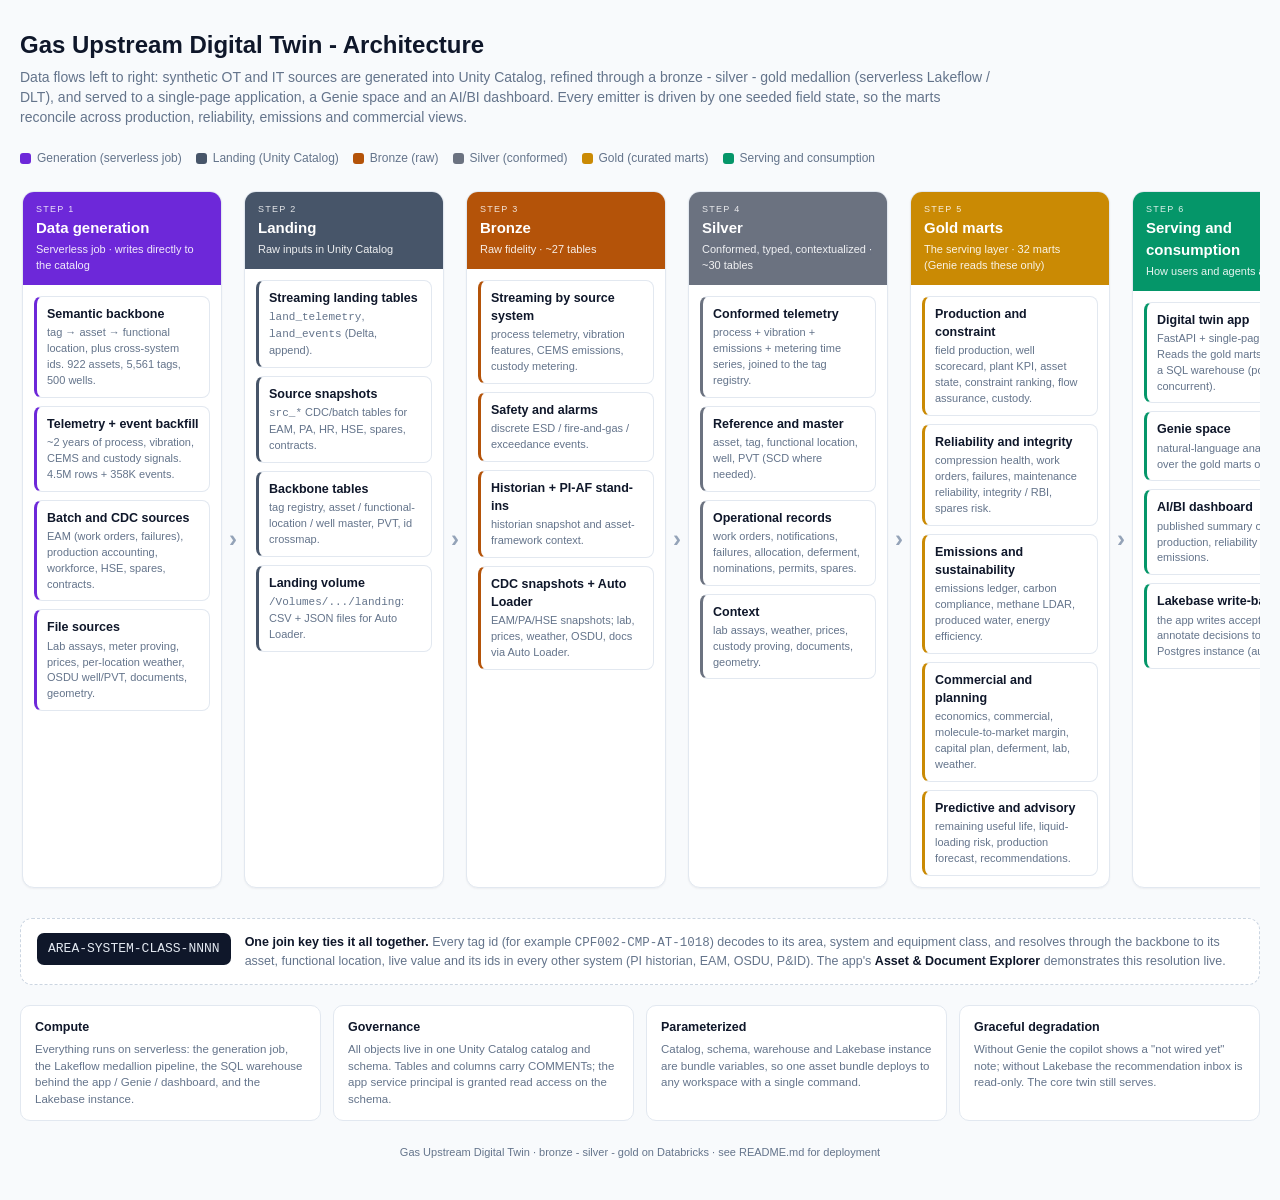
==== docs/architecture.html @ 82988abf "Gas Upstream Digital Twin: one-command Databricks deployment package" ====
<!DOCTYPE html>
<html lang="en">
<head>
<meta charset="UTF-8"/>
<meta name="viewport" content="width=device-width, initial-scale=1.0"/>
<title>Gas Upstream Digital Twin - Architecture</title>
<style>
  :root{
    --ink:#0f172a; --muted:#64748b; --line:#e2e8f0; --bg:#f8fafc; --card:#ffffff;
    --gen:#6d28d9; --land:#475569; --bronze:#b45309; --silver:#6b7280; --gold:#ca8a04; --serve:#059669;
  }
  *{box-sizing:border-box}
  body{margin:0;background:var(--bg);color:var(--ink);
       font-family:-apple-system,BlinkMacSystemFont,"Segoe UI",Roboto,Helvetica,Arial,sans-serif;
       line-height:1.45}
  .wrap{max-width:1580px;margin:0 auto;padding:28px 20px 40px}
  h1{font-size:24px;margin:0 0 4px}
  .sub{color:var(--muted);font-size:14px;margin:0 0 22px;max-width:980px}
  .legend{display:flex;flex-wrap:wrap;gap:14px;margin:0 0 18px;font-size:12px;color:var(--muted)}
  .legend span{display:inline-flex;align-items:center;gap:6px}
  .dot{width:11px;height:11px;border-radius:3px;display:inline-block}

  /* left-to-right flow */
  .flow{display:flex;align-items:stretch;gap:0;overflow-x:auto;padding:6px 2px 16px}
  .stage{min-width:200px;flex:1 1 0;background:var(--card);border:1px solid var(--line);
         border-radius:12px;box-shadow:0 1px 2px rgba(15,23,42,.05);display:flex;flex-direction:column;overflow:hidden}
  .cap{padding:11px 13px;color:#fff}
  .cap .n{font-size:9px;letter-spacing:.14em;text-transform:uppercase;opacity:.85}
  .cap .t{font-size:15px;font-weight:700;margin-top:1px}
  .cap .d{font-size:11px;opacity:.9;margin-top:3px}
  .body{padding:11px;display:flex;flex-direction:column;gap:8px;flex:1}
  .card{border:1px solid var(--line);border-left:3px solid var(--ac);border-radius:8px;padding:8px 10px;background:#fff}
  .card .ct{font-size:12.5px;font-weight:600}
  .card .cd{font-size:11px;color:var(--muted);margin-top:2px}
  .arrow{display:flex;align-items:center;justify-content:center;min-width:22px;color:#94a3b8;font-size:24px;font-weight:700;flex:0 0 auto}

  .spine{margin:14px 0 0;border:1px dashed #cbd5e1;border-radius:12px;background:#fff;padding:14px 16px;display:flex;gap:14px;align-items:flex-start}
  .spine .k{font-family:ui-monospace,SFMono-Regular,Menlo,monospace;background:#0f172a;color:#e2e8f0;
            border-radius:7px;padding:7px 11px;font-size:13px;white-space:nowrap}
  .spine .x{font-size:12.5px;color:var(--muted)}
  .spine .x b{color:var(--ink)}

  .notes{margin-top:20px;display:grid;grid-template-columns:repeat(auto-fit,minmax(260px,1fr));gap:12px}
  .note{border:1px solid var(--line);border-radius:10px;background:#fff;padding:12px 14px}
  .note h4{margin:0 0 5px;font-size:12.5px}
  .note p{margin:0;font-size:11.5px;color:var(--muted)}
  footer{margin-top:24px;color:var(--muted);font-size:11px;text-align:center}
  @media (max-width:900px){.flow{flex-direction:column}.arrow{min-width:0;height:26px;transform:rotate(90deg)}}
</style>
</head>
<body>
<div class="wrap">
  <h1>Gas Upstream Digital Twin - Architecture</h1>
  <p class="sub">Data flows left to right: synthetic OT and IT sources are generated into Unity Catalog,
  refined through a bronze - silver - gold medallion (serverless Lakeflow / DLT), and served to a
  single-page application, a Genie space and an AI/BI dashboard. Every emitter is driven by one seeded
  field state, so the marts reconcile across production, reliability, emissions and commercial views.</p>

  <div class="legend">
    <span><i class="dot" style="background:var(--gen)"></i>Generation (serverless job)</span>
    <span><i class="dot" style="background:var(--land)"></i>Landing (Unity Catalog)</span>
    <span><i class="dot" style="background:var(--bronze)"></i>Bronze (raw)</span>
    <span><i class="dot" style="background:var(--silver)"></i>Silver (conformed)</span>
    <span><i class="dot" style="background:var(--gold)"></i>Gold (curated marts)</span>
    <span><i class="dot" style="background:var(--serve)"></i>Serving and consumption</span>
  </div>

  <div class="flow">

    <!-- 1. Generation -->
    <div class="stage">
      <div class="cap" style="background:var(--gen)">
        <div class="n">Step 1</div><div class="t">Data generation</div>
        <div class="d">Serverless job &middot; writes directly to the catalog</div>
      </div>
      <div class="body" style="--ac:var(--gen)">
        <div class="card"><div class="ct">Semantic backbone</div><div class="cd">tag &rarr; asset &rarr; functional location, plus cross-system ids. 922 assets, 5,561 tags, 500 wells.</div></div>
        <div class="card"><div class="ct">Telemetry + event backfill</div><div class="cd">~2 years of process, vibration, CEMS and custody signals. 4.5M rows + 358K events.</div></div>
        <div class="card"><div class="ct">Batch and CDC sources</div><div class="cd">EAM (work orders, failures), production accounting, workforce, HSE, spares, contracts.</div></div>
        <div class="card"><div class="ct">File sources</div><div class="cd">Lab assays, meter proving, prices, per-location weather, OSDU well/PVT, documents, geometry.</div></div>
      </div>
    </div>

    <div class="arrow">&rsaquo;</div>

    <!-- 2. Landing -->
    <div class="stage">
      <div class="cap" style="background:var(--land)">
        <div class="n">Step 2</div><div class="t">Landing</div>
        <div class="d">Raw inputs in Unity Catalog</div>
      </div>
      <div class="body" style="--ac:var(--land)">
        <div class="card"><div class="ct">Streaming landing tables</div><div class="cd"><code>land_telemetry</code>, <code>land_events</code> (Delta, append).</div></div>
        <div class="card"><div class="ct">Source snapshots</div><div class="cd"><code>src_*</code> CDC/batch tables for EAM, PA, HR, HSE, spares, contracts.</div></div>
        <div class="card"><div class="ct">Backbone tables</div><div class="cd">tag registry, asset / functional-location / well master, PVT, id crossmap.</div></div>
        <div class="card"><div class="ct">Landing volume</div><div class="cd"><code>/Volumes/.../landing</code>: CSV + JSON files for Auto Loader.</div></div>
      </div>
    </div>

    <div class="arrow">&rsaquo;</div>

    <!-- 3. Bronze -->
    <div class="stage">
      <div class="cap" style="background:var(--bronze)">
        <div class="n">Step 3</div><div class="t">Bronze</div>
        <div class="d">Raw fidelity &middot; ~27 tables</div>
      </div>
      <div class="body" style="--ac:var(--bronze)">
        <div class="card"><div class="ct">Streaming by source system</div><div class="cd">process telemetry, vibration features, CEMS emissions, custody metering.</div></div>
        <div class="card"><div class="ct">Safety and alarms</div><div class="cd">discrete ESD / fire-and-gas / exceedance events.</div></div>
        <div class="card"><div class="ct">Historian + PI-AF stand-ins</div><div class="cd">historian snapshot and asset-framework context.</div></div>
        <div class="card"><div class="ct">CDC snapshots + Auto Loader</div><div class="cd">EAM/PA/HSE snapshots; lab, prices, weather, OSDU, docs via Auto Loader.</div></div>
      </div>
    </div>

    <div class="arrow">&rsaquo;</div>

    <!-- 4. Silver -->
    <div class="stage">
      <div class="cap" style="background:var(--silver)">
        <div class="n">Step 4</div><div class="t">Silver</div>
        <div class="d">Conformed, typed, contextualized &middot; ~30 tables</div>
      </div>
      <div class="body" style="--ac:var(--silver)">
        <div class="card"><div class="ct">Conformed telemetry</div><div class="cd">process + vibration + emissions + metering time series, joined to the tag registry.</div></div>
        <div class="card"><div class="ct">Reference and master</div><div class="cd">asset, tag, functional location, well, PVT (SCD where needed).</div></div>
        <div class="card"><div class="ct">Operational records</div><div class="cd">work orders, notifications, failures, allocation, deferment, nominations, permits, spares.</div></div>
        <div class="card"><div class="ct">Context</div><div class="cd">lab assays, weather, prices, custody proving, documents, geometry.</div></div>
      </div>
    </div>

    <div class="arrow">&rsaquo;</div>

    <!-- 5. Gold -->
    <div class="stage">
      <div class="cap" style="background:var(--gold)">
        <div class="n">Step 5</div><div class="t">Gold marts</div>
        <div class="d">The serving layer &middot; 32 marts (Genie reads these only)</div>
      </div>
      <div class="body" style="--ac:var(--gold)">
        <div class="card"><div class="ct">Production and constraint</div><div class="cd">field production, well scorecard, plant KPI, asset state, constraint ranking, flow assurance, custody.</div></div>
        <div class="card"><div class="ct">Reliability and integrity</div><div class="cd">compression health, work orders, failures, maintenance reliability, integrity / RBI, spares risk.</div></div>
        <div class="card"><div class="ct">Emissions and sustainability</div><div class="cd">emissions ledger, carbon compliance, methane LDAR, produced water, energy efficiency.</div></div>
        <div class="card"><div class="ct">Commercial and planning</div><div class="cd">economics, commercial, molecule-to-market margin, capital plan, deferment, lab, weather.</div></div>
        <div class="card"><div class="ct">Predictive and advisory</div><div class="cd">remaining useful life, liquid-loading risk, production forecast, recommendations.</div></div>
      </div>
    </div>

    <div class="arrow">&rsaquo;</div>

    <!-- 6. Serving -->
    <div class="stage">
      <div class="cap" style="background:var(--serve)">
        <div class="n">Step 6</div><div class="t">Serving and consumption</div>
        <div class="d">How users and agents access it</div>
      </div>
      <div class="body" style="--ac:var(--serve)">
        <div class="card"><div class="ct">Digital twin app</div><div class="cd">FastAPI + single-page UI. Reads the gold marts through a SQL warehouse (pooled, concurrent).</div></div>
        <div class="card"><div class="ct">Genie space</div><div class="cd">natural-language analytics over the gold marts only.</div></div>
        <div class="card"><div class="ct">AI/BI dashboard</div><div class="cd">published summary of production, reliability and emissions.</div></div>
        <div class="card"><div class="ct">Lakebase write-back &larr;</div><div class="cd">the app writes accept / reject / annotate decisions to a Postgres instance (audited).</div></div>
      </div>
    </div>

  </div><!-- /flow -->

  <div class="spine">
    <div class="k">AREA-SYSTEM-CLASS-NNNN</div>
    <div class="x"><b>One join key ties it all together.</b> Every tag id (for example <code>CPF002-CMP-AT-1018</code>)
      decodes to its area, system and equipment class, and resolves through the backbone to its asset,
      functional location, live value and its ids in every other system (PI historian, EAM, OSDU, P&amp;ID).
      The app's <b>Asset &amp; Document Explorer</b> demonstrates this resolution live.</div>
  </div>

  <div class="notes">
    <div class="note"><h4>Compute</h4><p>Everything runs on serverless: the generation job, the Lakeflow medallion pipeline, the SQL warehouse behind the app / Genie / dashboard, and the Lakebase instance.</p></div>
    <div class="note"><h4>Governance</h4><p>All objects live in one Unity Catalog catalog and schema. Tables and columns carry COMMENTs; the app service principal is granted read access on the schema.</p></div>
    <div class="note"><h4>Parameterized</h4><p>Catalog, schema, warehouse and Lakebase instance are bundle variables, so one asset bundle deploys to any workspace with a single command.</p></div>
    <div class="note"><h4>Graceful degradation</h4><p>Without Genie the copilot shows a "not wired yet" note; without Lakebase the recommendation inbox is read-only. The core twin still serves.</p></div>
  </div>

  <footer>Gas Upstream Digital Twin &middot; bronze - silver - gold on Databricks &middot; see README.md for deployment</footer>
</div>
</body>
</html>
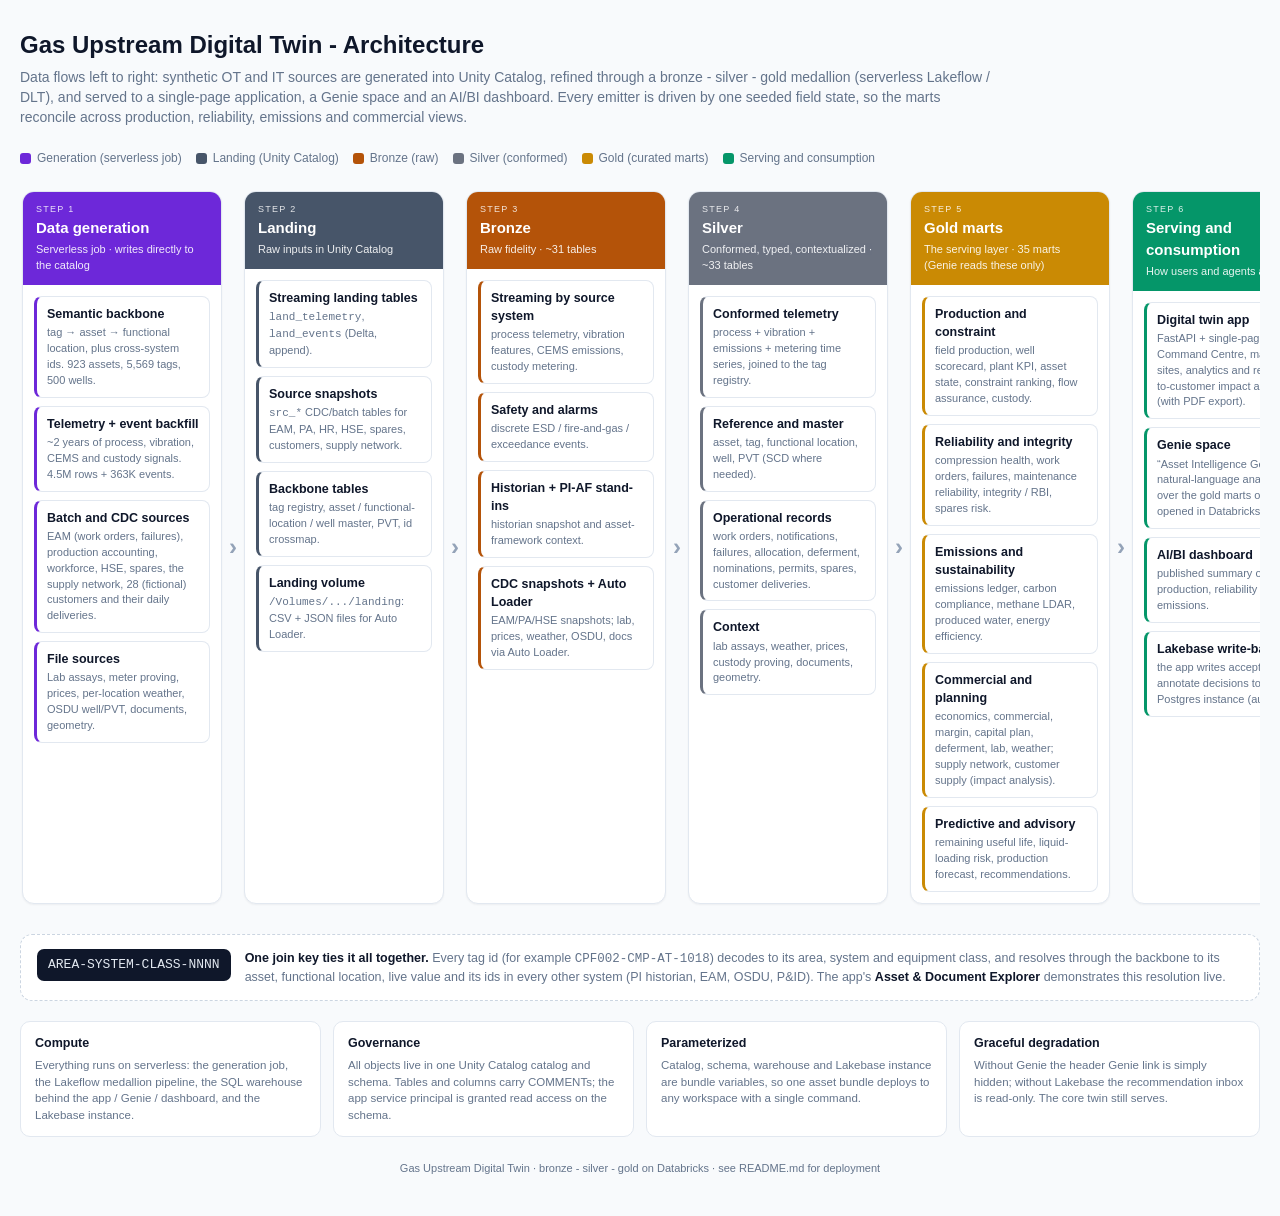
==== commit f2e546e6: "UI overhaul, customer data and impact analysis Command Centre redesign, Field Map and Assets map, 3D" ====
--- a/docs/architecture.html
+++ b/docs/architecture.html
@@ -74,9 +74,9 @@
         <div class="d">Serverless job &middot; writes directly to the catalog</div>
       </div>
       <div class="body" style="--ac:var(--gen)">
-        <div class="card"><div class="ct">Semantic backbone</div><div class="cd">tag &rarr; asset &rarr; functional location, plus cross-system ids. 922 assets, 5,561 tags, 500 wells.</div></div>
-        <div class="card"><div class="ct">Telemetry + event backfill</div><div class="cd">~2 years of process, vibration, CEMS and custody signals. 4.5M rows + 358K events.</div></div>
-        <div class="card"><div class="ct">Batch and CDC sources</div><div class="cd">EAM (work orders, failures), production accounting, workforce, HSE, spares, contracts.</div></div>
+        <div class="card"><div class="ct">Semantic backbone</div><div class="cd">tag &rarr; asset &rarr; functional location, plus cross-system ids. 923 assets, 5,569 tags, 500 wells.</div></div>
+        <div class="card"><div class="ct">Telemetry + event backfill</div><div class="cd">~2 years of process, vibration, CEMS and custody signals. 4.5M rows + 363K events.</div></div>
+        <div class="card"><div class="ct">Batch and CDC sources</div><div class="cd">EAM (work orders, failures), production accounting, workforce, HSE, spares, the supply network, 28 (fictional) customers and their daily deliveries.</div></div>
         <div class="card"><div class="ct">File sources</div><div class="cd">Lab assays, meter proving, prices, per-location weather, OSDU well/PVT, documents, geometry.</div></div>
       </div>
     </div>
@@ -91,7 +91,7 @@
       </div>
       <div class="body" style="--ac:var(--land)">
         <div class="card"><div class="ct">Streaming landing tables</div><div class="cd"><code>land_telemetry</code>, <code>land_events</code> (Delta, append).</div></div>
-        <div class="card"><div class="ct">Source snapshots</div><div class="cd"><code>src_*</code> CDC/batch tables for EAM, PA, HR, HSE, spares, contracts.</div></div>
+        <div class="card"><div class="ct">Source snapshots</div><div class="cd"><code>src_*</code> CDC/batch tables for EAM, PA, HR, HSE, spares, customers, supply network.</div></div>
         <div class="card"><div class="ct">Backbone tables</div><div class="cd">tag registry, asset / functional-location / well master, PVT, id crossmap.</div></div>
         <div class="card"><div class="ct">Landing volume</div><div class="cd"><code>/Volumes/.../landing</code>: CSV + JSON files for Auto Loader.</div></div>
       </div>
@@ -103,7 +103,7 @@
     <div class="stage">
       <div class="cap" style="background:var(--bronze)">
         <div class="n">Step 3</div><div class="t">Bronze</div>
-        <div class="d">Raw fidelity &middot; ~27 tables</div>
+        <div class="d">Raw fidelity &middot; ~31 tables</div>
       </div>
       <div class="body" style="--ac:var(--bronze)">
         <div class="card"><div class="ct">Streaming by source system</div><div class="cd">process telemetry, vibration features, CEMS emissions, custody metering.</div></div>
@@ -119,12 +119,12 @@
     <div class="stage">
       <div class="cap" style="background:var(--silver)">
         <div class="n">Step 4</div><div class="t">Silver</div>
-        <div class="d">Conformed, typed, contextualized &middot; ~30 tables</div>
+        <div class="d">Conformed, typed, contextualized &middot; ~33 tables</div>
       </div>
       <div class="body" style="--ac:var(--silver)">
         <div class="card"><div class="ct">Conformed telemetry</div><div class="cd">process + vibration + emissions + metering time series, joined to the tag registry.</div></div>
         <div class="card"><div class="ct">Reference and master</div><div class="cd">asset, tag, functional location, well, PVT (SCD where needed).</div></div>
-        <div class="card"><div class="ct">Operational records</div><div class="cd">work orders, notifications, failures, allocation, deferment, nominations, permits, spares.</div></div>
+        <div class="card"><div class="ct">Operational records</div><div class="cd">work orders, notifications, failures, allocation, deferment, nominations, permits, spares, customer deliveries.</div></div>
         <div class="card"><div class="ct">Context</div><div class="cd">lab assays, weather, prices, custody proving, documents, geometry.</div></div>
       </div>
     </div>
@@ -135,13 +135,13 @@
     <div class="stage">
       <div class="cap" style="background:var(--gold)">
         <div class="n">Step 5</div><div class="t">Gold marts</div>
-        <div class="d">The serving layer &middot; 32 marts (Genie reads these only)</div>
+        <div class="d">The serving layer &middot; 35 marts (Genie reads these only)</div>
       </div>
       <div class="body" style="--ac:var(--gold)">
         <div class="card"><div class="ct">Production and constraint</div><div class="cd">field production, well scorecard, plant KPI, asset state, constraint ranking, flow assurance, custody.</div></div>
         <div class="card"><div class="ct">Reliability and integrity</div><div class="cd">compression health, work orders, failures, maintenance reliability, integrity / RBI, spares risk.</div></div>
         <div class="card"><div class="ct">Emissions and sustainability</div><div class="cd">emissions ledger, carbon compliance, methane LDAR, produced water, energy efficiency.</div></div>
-        <div class="card"><div class="ct">Commercial and planning</div><div class="cd">economics, commercial, molecule-to-market margin, capital plan, deferment, lab, weather.</div></div>
+        <div class="card"><div class="ct">Commercial and planning</div><div class="cd">economics, commercial, margin, capital plan, deferment, lab, weather; supply network, customer supply (impact analysis).</div></div>
         <div class="card"><div class="ct">Predictive and advisory</div><div class="cd">remaining useful life, liquid-loading risk, production forecast, recommendations.</div></div>
       </div>
     </div>
@@ -155,8 +155,8 @@
         <div class="d">How users and agents access it</div>
       </div>
       <div class="body" style="--ac:var(--serve)">
-        <div class="card"><div class="ct">Digital twin app</div><div class="cd">FastAPI + single-page UI. Reads the gold marts through a SQL warehouse (pooled, concurrent).</div></div>
-        <div class="card"><div class="ct">Genie space</div><div class="cd">natural-language analytics over the gold marts only.</div></div>
+        <div class="card"><div class="ct">Digital twin app</div><div class="cd">FastAPI + single-page UI: Command Centre, maps, 3D sites, analytics and reservoir-to-customer impact analysis (with PDF export).</div></div>
+        <div class="card"><div class="ct">Genie space</div><div class="cd">&ldquo;Asset Intelligence Genie&rdquo;: natural-language analytics over the gold marts only, opened in Databricks One.</div></div>
         <div class="card"><div class="ct">AI/BI dashboard</div><div class="cd">published summary of production, reliability and emissions.</div></div>
         <div class="card"><div class="ct">Lakebase write-back &larr;</div><div class="cd">the app writes accept / reject / annotate decisions to a Postgres instance (audited).</div></div>
       </div>
@@ -176,7 +176,7 @@
     <div class="note"><h4>Compute</h4><p>Everything runs on serverless: the generation job, the Lakeflow medallion pipeline, the SQL warehouse behind the app / Genie / dashboard, and the Lakebase instance.</p></div>
     <div class="note"><h4>Governance</h4><p>All objects live in one Unity Catalog catalog and schema. Tables and columns carry COMMENTs; the app service principal is granted read access on the schema.</p></div>
     <div class="note"><h4>Parameterized</h4><p>Catalog, schema, warehouse and Lakebase instance are bundle variables, so one asset bundle deploys to any workspace with a single command.</p></div>
-    <div class="note"><h4>Graceful degradation</h4><p>Without Genie the copilot shows a "not wired yet" note; without Lakebase the recommendation inbox is read-only. The core twin still serves.</p></div>
+    <div class="note"><h4>Graceful degradation</h4><p>Without Genie the header Genie link is simply hidden; without Lakebase the recommendation inbox is read-only. The core twin still serves.</p></div>
   </div>
 
   <footer>Gas Upstream Digital Twin &middot; bronze - silver - gold on Databricks &middot; see README.md for deployment</footer>
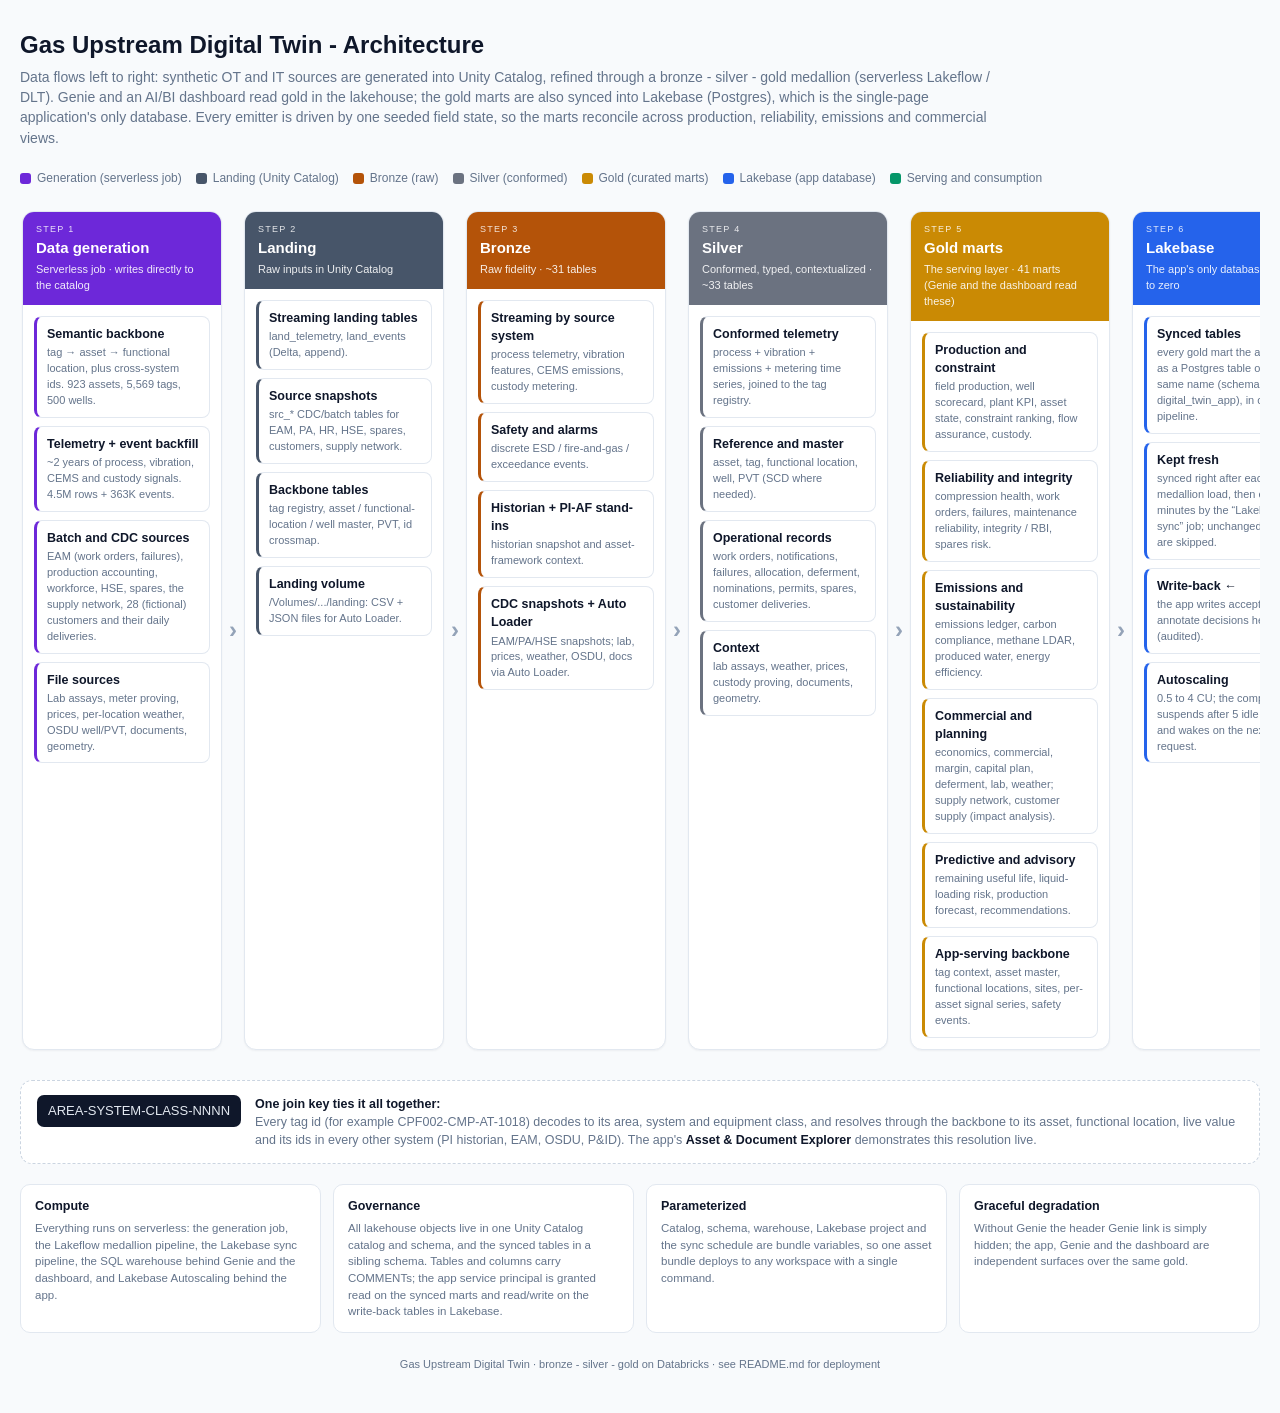
==== commit e3833d2a: "Serve the app from Lakebase only - App reads only Lakebase (synced gold marts) and writes decisions " ====
--- a/docs/architecture.html
+++ b/docs/architecture.html
@@ -7,7 +7,7 @@
 <style>
   :root{
     --ink:#0f172a; --muted:#64748b; --line:#e2e8f0; --bg:#f8fafc; --card:#ffffff;
-    --gen:#6d28d9; --land:#475569; --bronze:#b45309; --silver:#6b7280; --gold:#ca8a04; --serve:#059669;
+    --gen:#6d28d9; --land:#475569; --bronze:#b45309; --silver:#6b7280; --gold:#ca8a04; --lake:#2563eb; --serve:#059669;
   }
   *{box-sizing:border-box}
   body{margin:0;background:var(--bg);color:var(--ink);
@@ -35,7 +35,7 @@
   .arrow{display:flex;align-items:center;justify-content:center;min-width:22px;color:#94a3b8;font-size:24px;font-weight:700;flex:0 0 auto}
 
   .spine{margin:14px 0 0;border:1px dashed #cbd5e1;border-radius:12px;background:#fff;padding:14px 16px;display:flex;gap:14px;align-items:flex-start}
-  .spine .k{font-family:ui-monospace,SFMono-Regular,Menlo,monospace;background:#0f172a;color:#e2e8f0;
+  .spine .k{font-family:inherit;background:#0f172a;color:#e2e8f0;
             border-radius:7px;padding:7px 11px;font-size:13px;white-space:nowrap}
   .spine .x{font-size:12.5px;color:var(--muted)}
   .spine .x b{color:var(--ink)}
@@ -52,8 +52,9 @@
 <div class="wrap">
   <h1>Gas Upstream Digital Twin - Architecture</h1>
   <p class="sub">Data flows left to right: synthetic OT and IT sources are generated into Unity Catalog,
-  refined through a bronze - silver - gold medallion (serverless Lakeflow / DLT), and served to a
-  single-page application, a Genie space and an AI/BI dashboard. Every emitter is driven by one seeded
+  refined through a bronze - silver - gold medallion (serverless Lakeflow / DLT). Genie and an AI/BI
+  dashboard read gold in the lakehouse; the gold marts are also synced into Lakebase (Postgres), which
+  is the single-page application's only database. Every emitter is driven by one seeded
   field state, so the marts reconcile across production, reliability, emissions and commercial views.</p>
 
   <div class="legend">
@@ -62,6 +63,7 @@
     <span><i class="dot" style="background:var(--bronze)"></i>Bronze (raw)</span>
     <span><i class="dot" style="background:var(--silver)"></i>Silver (conformed)</span>
     <span><i class="dot" style="background:var(--gold)"></i>Gold (curated marts)</span>
+    <span><i class="dot" style="background:var(--lake)"></i>Lakebase (app database)</span>
     <span><i class="dot" style="background:var(--serve)"></i>Serving and consumption</span>
   </div>
 
@@ -90,10 +92,10 @@
         <div class="d">Raw inputs in Unity Catalog</div>
       </div>
       <div class="body" style="--ac:var(--land)">
-        <div class="card"><div class="ct">Streaming landing tables</div><div class="cd"><code>land_telemetry</code>, <code>land_events</code> (Delta, append).</div></div>
-        <div class="card"><div class="ct">Source snapshots</div><div class="cd"><code>src_*</code> CDC/batch tables for EAM, PA, HR, HSE, spares, customers, supply network.</div></div>
+        <div class="card"><div class="ct">Streaming landing tables</div><div class="cd">land_telemetry, land_events (Delta, append).</div></div>
+        <div class="card"><div class="ct">Source snapshots</div><div class="cd">src_* CDC/batch tables for EAM, PA, HR, HSE, spares, customers, supply network.</div></div>
         <div class="card"><div class="ct">Backbone tables</div><div class="cd">tag registry, asset / functional-location / well master, PVT, id crossmap.</div></div>
-        <div class="card"><div class="ct">Landing volume</div><div class="cd"><code>/Volumes/.../landing</code>: CSV + JSON files for Auto Loader.</div></div>
+        <div class="card"><div class="ct">Landing volume</div><div class="cd">/Volumes/.../landing: CSV + JSON files for Auto Loader.</div></div>
       </div>
     </div>
 
@@ -135,7 +137,7 @@
     <div class="stage">
       <div class="cap" style="background:var(--gold)">
         <div class="n">Step 5</div><div class="t">Gold marts</div>
-        <div class="d">The serving layer &middot; 35 marts (Genie reads these only)</div>
+        <div class="d">The serving layer &middot; 41 marts (Genie and the dashboard read these)</div>
       </div>
       <div class="body" style="--ac:var(--gold)">
         <div class="card"><div class="ct">Production and constraint</div><div class="cd">field production, well scorecard, plant KPI, asset state, constraint ranking, flow assurance, custody.</div></div>
@@ -143,6 +145,23 @@
         <div class="card"><div class="ct">Emissions and sustainability</div><div class="cd">emissions ledger, carbon compliance, methane LDAR, produced water, energy efficiency.</div></div>
         <div class="card"><div class="ct">Commercial and planning</div><div class="cd">economics, commercial, margin, capital plan, deferment, lab, weather; supply network, customer supply (impact analysis).</div></div>
         <div class="card"><div class="ct">Predictive and advisory</div><div class="cd">remaining useful life, liquid-loading risk, production forecast, recommendations.</div></div>
+        <div class="card"><div class="ct">App-serving backbone</div><div class="cd">tag context, asset master, functional locations, sites, per-asset signal series, safety events.</div></div>
+      </div>
+    </div>
+
+    <div class="arrow">&rsaquo;</div>
+
+    <!-- 6. Lakebase -->
+    <div class="stage">
+      <div class="cap" style="background:var(--lake)">
+        <div class="n">Step 6</div><div class="t">Lakebase</div>
+        <div class="d">The app's only database &middot; scales to zero</div>
+      </div>
+      <div class="body" style="--ac:var(--lake)">
+        <div class="card"><div class="ct">Synced tables</div><div class="cd">every gold mart the app reads, as a Postgres table of the same name (schema digital_twin_app), in one sync pipeline.</div></div>
+        <div class="card"><div class="ct">Kept fresh</div><div class="cd">synced right after each medallion load, then every 5 minutes by the &ldquo;Lakebase sync&rdquo; job; unchanged marts are skipped.</div></div>
+        <div class="card"><div class="ct">Write-back &larr;</div><div class="cd">the app writes accept / reject / annotate decisions here (audited).</div></div>
+        <div class="card"><div class="ct">Autoscaling</div><div class="cd">0.5 to 4 CU; the compute suspends after 5 idle minutes and wakes on the next request.</div></div>
       </div>
     </div>
 
@@ -151,14 +170,13 @@
     <!-- 6. Serving -->
     <div class="stage">
       <div class="cap" style="background:var(--serve)">
-        <div class="n">Step 6</div><div class="t">Serving and consumption</div>
+        <div class="n">Step 7</div><div class="t">Serving and consumption</div>
         <div class="d">How users and agents access it</div>
       </div>
       <div class="body" style="--ac:var(--serve)">
-        <div class="card"><div class="ct">Digital twin app</div><div class="cd">FastAPI + single-page UI: Command Centre, maps, 3D sites, analytics and reservoir-to-customer impact analysis (with PDF export).</div></div>
-        <div class="card"><div class="ct">Genie space</div><div class="cd">&ldquo;Asset Intelligence Genie&rdquo;: natural-language analytics over the gold marts only, opened in Databricks One.</div></div>
-        <div class="card"><div class="ct">AI/BI dashboard</div><div class="cd">published summary of production, reliability and emissions.</div></div>
-        <div class="card"><div class="ct">Lakebase write-back &larr;</div><div class="cd">the app writes accept / reject / annotate decisions to a Postgres instance (audited).</div></div>
+        <div class="card"><div class="ct">Databricks Asset Atlas app (from Lakebase)</div><div class="cd">FastAPI + single-page UI: Command Centre, maps, site views, analytics and reservoir-to-customer impact analysis (with PDF export). Reads and writes Lakebase only.</div></div>
+        <div class="card"><div class="ct">Genie space (from gold)</div><div class="cd">&ldquo;Asset Intelligence Genie&rdquo;: natural-language analytics over the gold marts only, opened in Databricks One.</div></div>
+        <div class="card"><div class="ct">AI/BI dashboard (from gold)</div><div class="cd">published summary of production, reliability and emissions.</div></div>
       </div>
     </div>
 
@@ -166,17 +184,17 @@
 
   <div class="spine">
     <div class="k">AREA-SYSTEM-CLASS-NNNN</div>
-    <div class="x"><b>One join key ties it all together.</b> Every tag id (for example <code>CPF002-CMP-AT-1018</code>)
+    <div class="x"><b>One join key ties it all together:</b><br>Every tag id (for example CPF002-CMP-AT-1018)
       decodes to its area, system and equipment class, and resolves through the backbone to its asset,
       functional location, live value and its ids in every other system (PI historian, EAM, OSDU, P&amp;ID).
       The app's <b>Asset &amp; Document Explorer</b> demonstrates this resolution live.</div>
   </div>
 
   <div class="notes">
-    <div class="note"><h4>Compute</h4><p>Everything runs on serverless: the generation job, the Lakeflow medallion pipeline, the SQL warehouse behind the app / Genie / dashboard, and the Lakebase instance.</p></div>
-    <div class="note"><h4>Governance</h4><p>All objects live in one Unity Catalog catalog and schema. Tables and columns carry COMMENTs; the app service principal is granted read access on the schema.</p></div>
-    <div class="note"><h4>Parameterized</h4><p>Catalog, schema, warehouse and Lakebase instance are bundle variables, so one asset bundle deploys to any workspace with a single command.</p></div>
-    <div class="note"><h4>Graceful degradation</h4><p>Without Genie the header Genie link is simply hidden; without Lakebase the recommendation inbox is read-only. The core twin still serves.</p></div>
+    <div class="note"><h4>Compute</h4><p>Everything runs on serverless: the generation job, the Lakeflow medallion pipeline, the Lakebase sync pipeline, the SQL warehouse behind Genie and the dashboard, and Lakebase Autoscaling behind the app.</p></div>
+    <div class="note"><h4>Governance</h4><p>All lakehouse objects live in one Unity Catalog catalog and schema, and the synced tables in a sibling schema. Tables and columns carry COMMENTs; the app service principal is granted read on the synced marts and read/write on the write-back tables in Lakebase.</p></div>
+    <div class="note"><h4>Parameterized</h4><p>Catalog, schema, warehouse, Lakebase project and the sync schedule are bundle variables, so one asset bundle deploys to any workspace with a single command.</p></div>
+    <div class="note"><h4>Graceful degradation</h4><p>Without Genie the header Genie link is simply hidden; the app, Genie and the dashboard are independent surfaces over the same gold.</p></div>
   </div>
 
   <footer>Gas Upstream Digital Twin &middot; bronze - silver - gold on Databricks &middot; see README.md for deployment</footer>
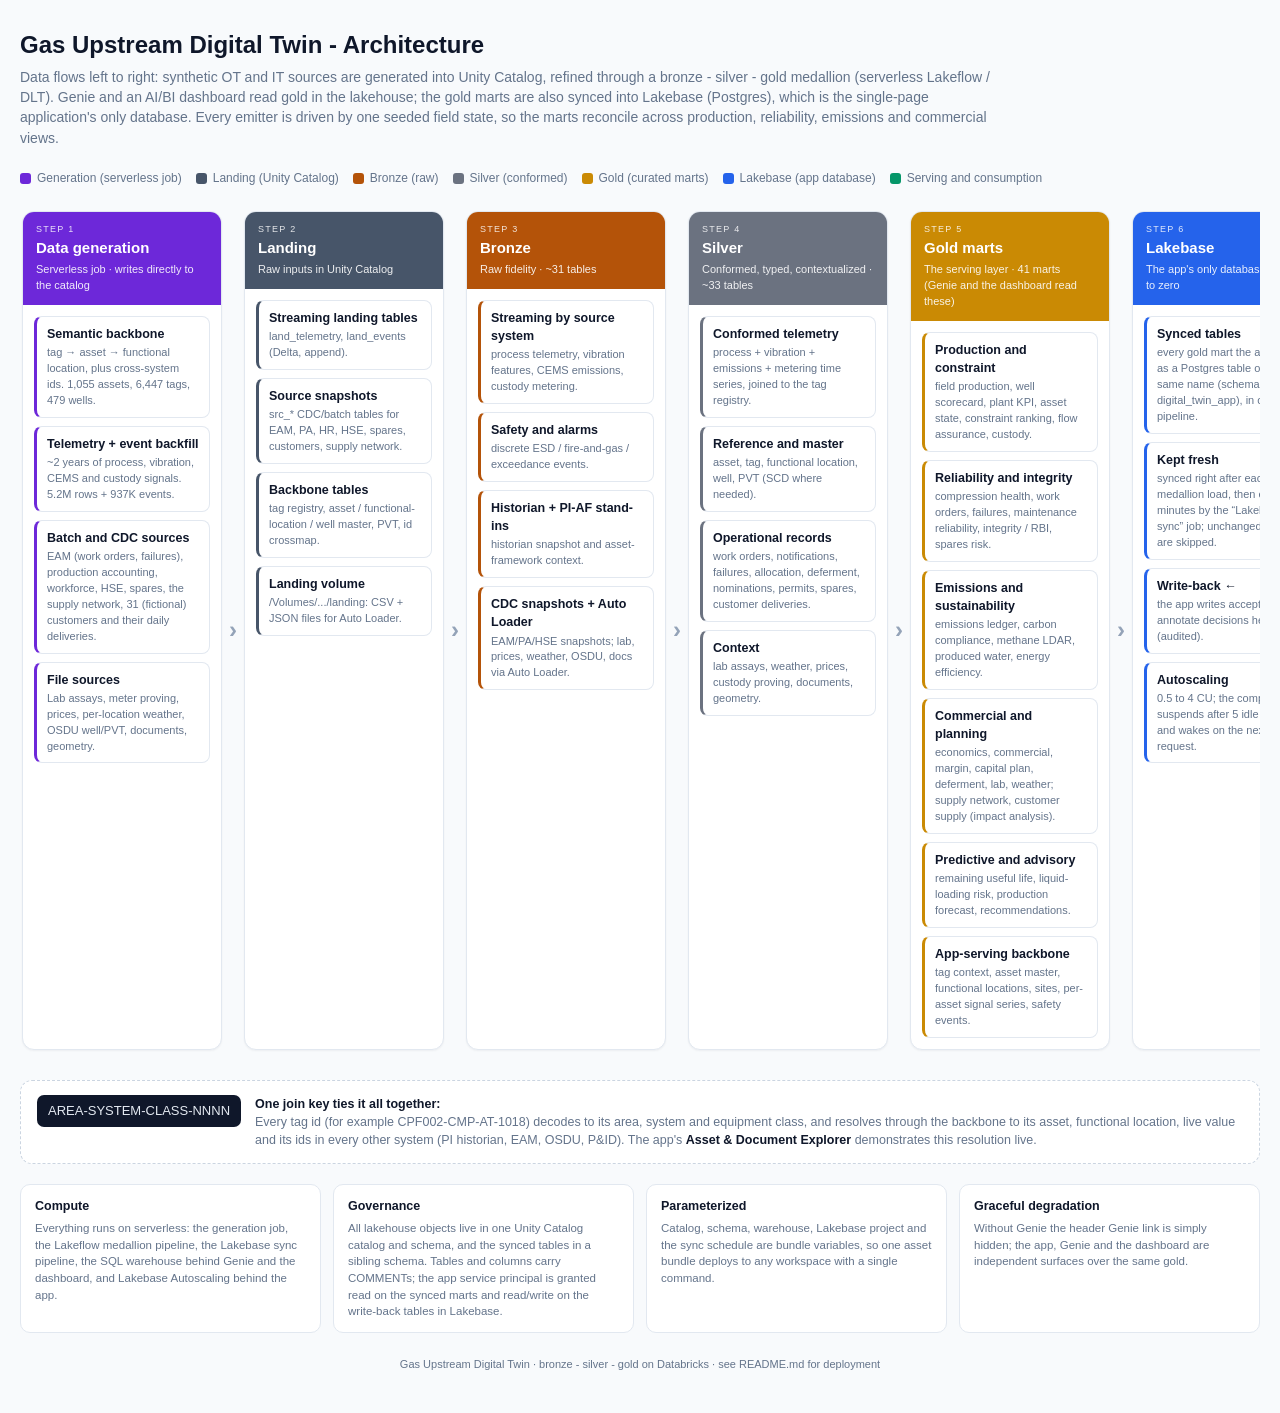
==== commit 891d7cc7: "National onshore + offshore field, offshore 3D scene, realistic operations data, click-through cause" ====
--- a/docs/architecture.html
+++ b/docs/architecture.html
@@ -76,9 +76,9 @@
         <div class="d">Serverless job &middot; writes directly to the catalog</div>
       </div>
       <div class="body" style="--ac:var(--gen)">
-        <div class="card"><div class="ct">Semantic backbone</div><div class="cd">tag &rarr; asset &rarr; functional location, plus cross-system ids. 923 assets, 5,569 tags, 500 wells.</div></div>
-        <div class="card"><div class="ct">Telemetry + event backfill</div><div class="cd">~2 years of process, vibration, CEMS and custody signals. 4.5M rows + 363K events.</div></div>
-        <div class="card"><div class="ct">Batch and CDC sources</div><div class="cd">EAM (work orders, failures), production accounting, workforce, HSE, spares, the supply network, 28 (fictional) customers and their daily deliveries.</div></div>
+        <div class="card"><div class="ct">Semantic backbone</div><div class="cd">tag &rarr; asset &rarr; functional location, plus cross-system ids. 1,055 assets, 6,447 tags, 479 wells.</div></div>
+        <div class="card"><div class="ct">Telemetry + event backfill</div><div class="cd">~2 years of process, vibration, CEMS and custody signals. 5.2M rows + 937K events.</div></div>
+        <div class="card"><div class="ct">Batch and CDC sources</div><div class="cd">EAM (work orders, failures), production accounting, workforce, HSE, spares, the supply network, 31 (fictional) customers and their daily deliveries.</div></div>
         <div class="card"><div class="ct">File sources</div><div class="cd">Lab assays, meter proving, prices, per-location weather, OSDU well/PVT, documents, geometry.</div></div>
       </div>
     </div>
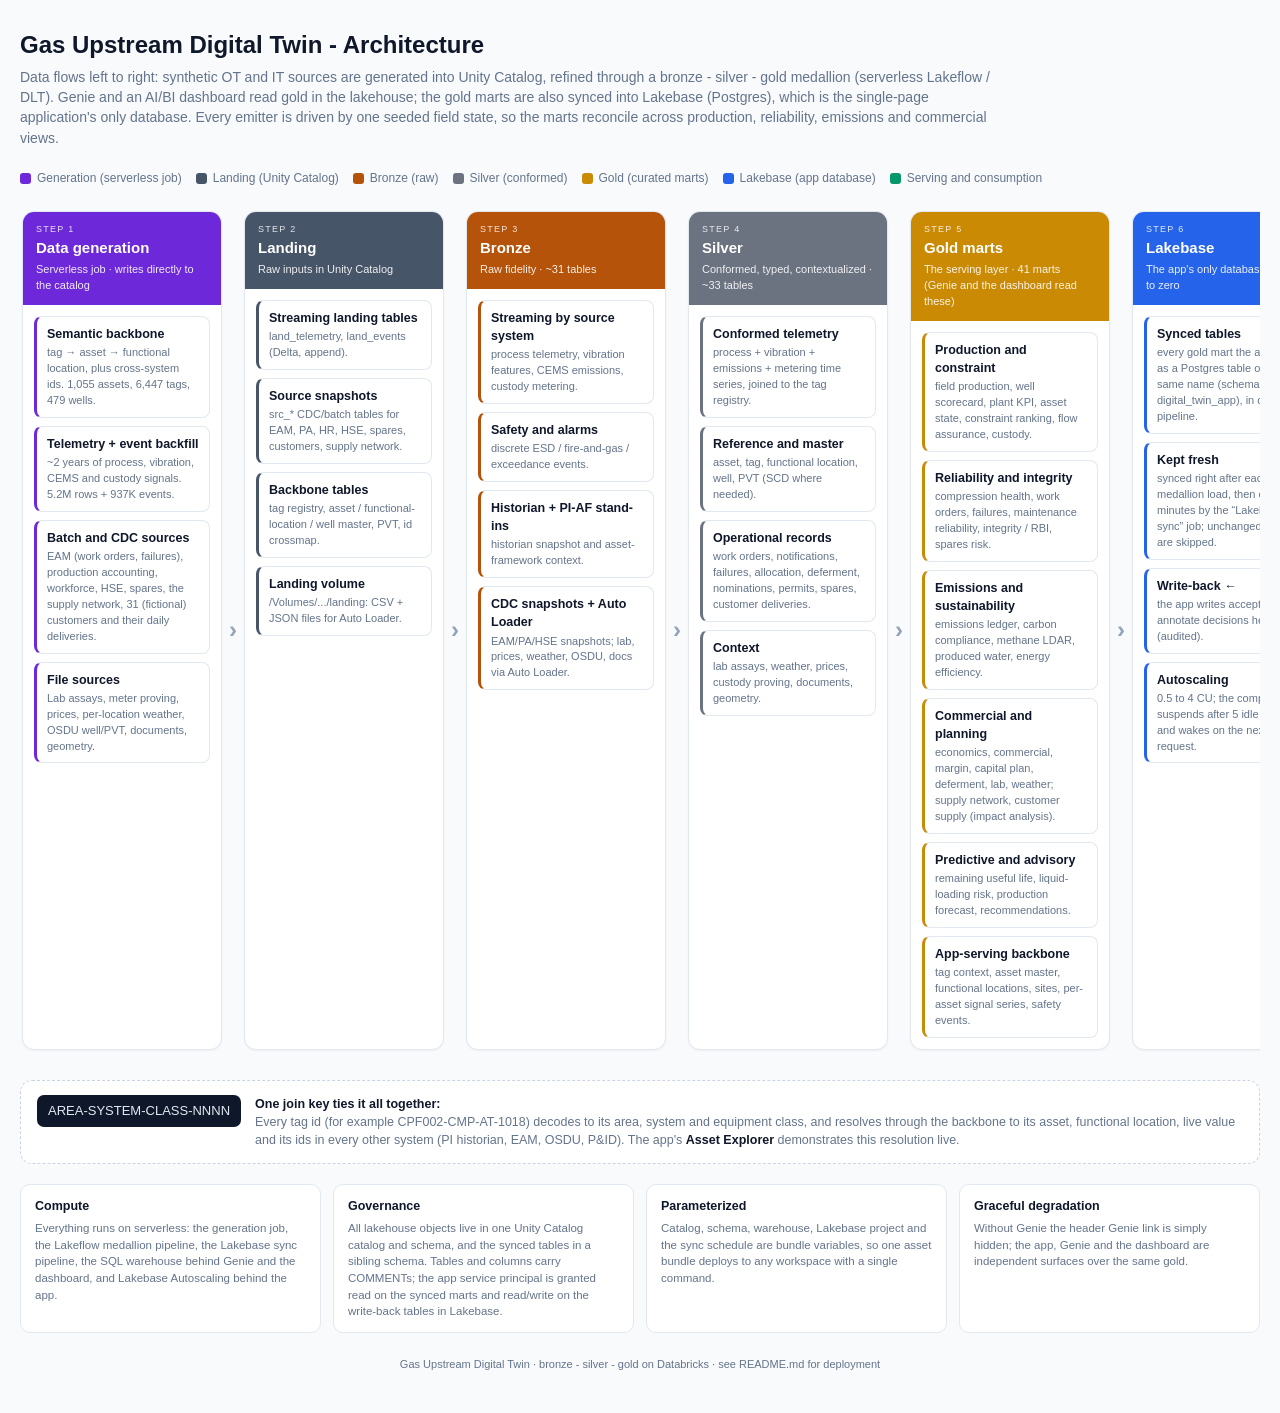
==== commit 546b87e3: "Commercial & Finance menu, merged Emissions/Safeguard tab, one-line Analytics tabs, Asset Explorer r" ====
--- a/docs/architecture.html
+++ b/docs/architecture.html
@@ -187,7 +187,7 @@
     <div class="x"><b>One join key ties it all together:</b><br>Every tag id (for example CPF002-CMP-AT-1018)
       decodes to its area, system and equipment class, and resolves through the backbone to its asset,
       functional location, live value and its ids in every other system (PI historian, EAM, OSDU, P&amp;ID).
-      The app's <b>Asset &amp; Document Explorer</b> demonstrates this resolution live.</div>
+      The app's <b>Asset Explorer</b> demonstrates this resolution live.</div>
   </div>
 
   <div class="notes">
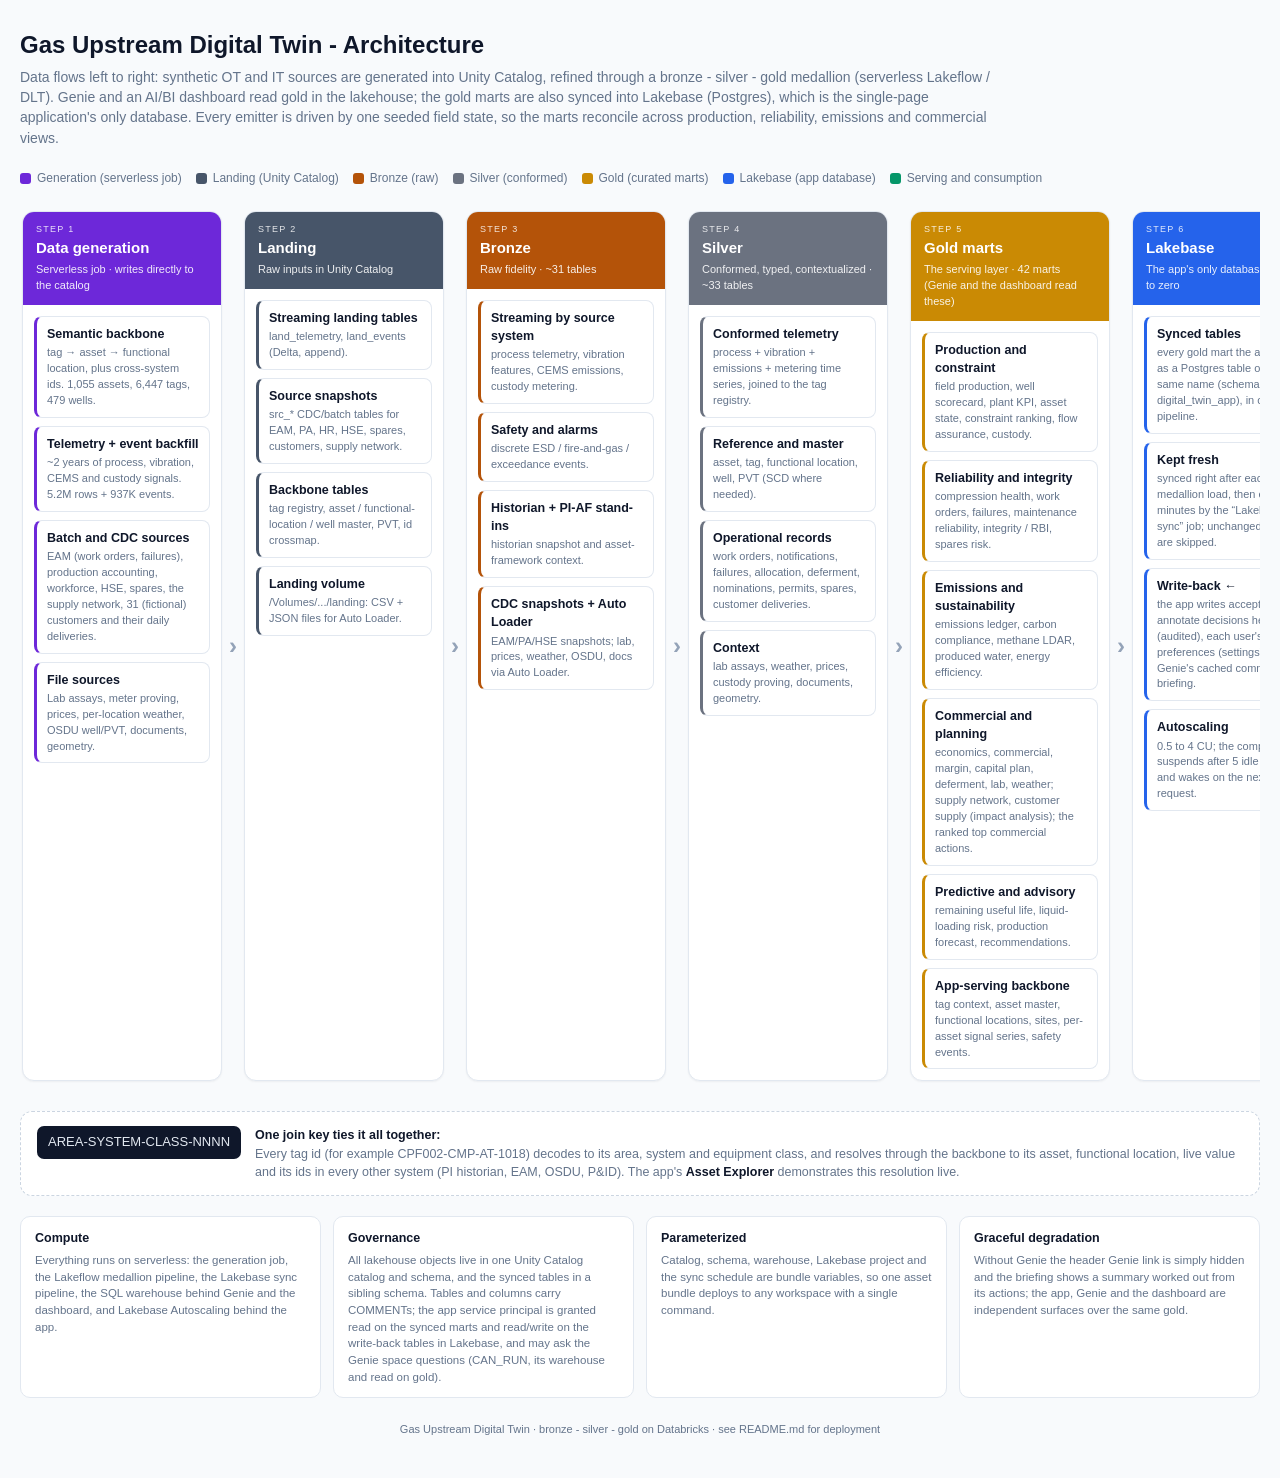
==== commit 75cc7a93: "Commercial & Finance AI briefing (top 3 actions, Genie summary), per-user settings in Lakebase, cont" ====
--- a/docs/architecture.html
+++ b/docs/architecture.html
@@ -137,13 +137,13 @@
     <div class="stage">
       <div class="cap" style="background:var(--gold)">
         <div class="n">Step 5</div><div class="t">Gold marts</div>
-        <div class="d">The serving layer &middot; 41 marts (Genie and the dashboard read these)</div>
+        <div class="d">The serving layer &middot; 42 marts (Genie and the dashboard read these)</div>
       </div>
       <div class="body" style="--ac:var(--gold)">
         <div class="card"><div class="ct">Production and constraint</div><div class="cd">field production, well scorecard, plant KPI, asset state, constraint ranking, flow assurance, custody.</div></div>
         <div class="card"><div class="ct">Reliability and integrity</div><div class="cd">compression health, work orders, failures, maintenance reliability, integrity / RBI, spares risk.</div></div>
         <div class="card"><div class="ct">Emissions and sustainability</div><div class="cd">emissions ledger, carbon compliance, methane LDAR, produced water, energy efficiency.</div></div>
-        <div class="card"><div class="ct">Commercial and planning</div><div class="cd">economics, commercial, margin, capital plan, deferment, lab, weather; supply network, customer supply (impact analysis).</div></div>
+        <div class="card"><div class="ct">Commercial and planning</div><div class="cd">economics, commercial, margin, capital plan, deferment, lab, weather; supply network, customer supply (impact analysis); the ranked top commercial actions.</div></div>
         <div class="card"><div class="ct">Predictive and advisory</div><div class="cd">remaining useful life, liquid-loading risk, production forecast, recommendations.</div></div>
         <div class="card"><div class="ct">App-serving backbone</div><div class="cd">tag context, asset master, functional locations, sites, per-asset signal series, safety events.</div></div>
       </div>
@@ -160,7 +160,7 @@
       <div class="body" style="--ac:var(--lake)">
         <div class="card"><div class="ct">Synced tables</div><div class="cd">every gold mart the app reads, as a Postgres table of the same name (schema digital_twin_app), in one sync pipeline.</div></div>
         <div class="card"><div class="ct">Kept fresh</div><div class="cd">synced right after each medallion load, then every 5 minutes by the &ldquo;Lakebase sync&rdquo; job; unchanged marts are skipped.</div></div>
-        <div class="card"><div class="ct">Write-back &larr;</div><div class="cd">the app writes accept / reject / annotate decisions here (audited).</div></div>
+        <div class="card"><div class="ct">Write-back &larr;</div><div class="cd">the app writes accept / reject / annotate decisions here (audited), each user's preferences (settings) and Genie's cached commercial briefing.</div></div>
         <div class="card"><div class="ct">Autoscaling</div><div class="cd">0.5 to 4 CU; the compute suspends after 5 idle minutes and wakes on the next request.</div></div>
       </div>
     </div>
@@ -174,8 +174,8 @@
         <div class="d">How users and agents access it</div>
       </div>
       <div class="body" style="--ac:var(--serve)">
-        <div class="card"><div class="ct">Databricks Asset Atlas app (from Lakebase)</div><div class="cd">FastAPI + single-page UI: Command Centre, maps, site views, analytics and reservoir-to-customer impact analysis (with PDF export). Reads and writes Lakebase only.</div></div>
-        <div class="card"><div class="ct">Genie space (from gold)</div><div class="cd">&ldquo;Asset Intelligence Genie&rdquo;: natural-language analytics over the gold marts only, opened in Databricks One.</div></div>
+        <div class="card"><div class="ct">Databricks Asset Atlas app (from Lakebase)</div><div class="cd">FastAPI + single-page UI: Command Centre, maps, site views, analytics and reservoir-to-customer impact analysis (with PDF export). Reads and writes Lakebase only; in the background it asks Genie (conversation API) to summarise the top commercial actions.</div></div>
+        <div class="card"><div class="ct">Genie space (from gold)</div><div class="cd">&ldquo;Asset Intelligence Genie&rdquo;: natural-language analytics over the gold marts only, opened in Databricks One; also writes the app's Commercial &amp; Finance briefing.</div></div>
         <div class="card"><div class="ct">AI/BI dashboard (from gold)</div><div class="cd">published summary of production, reliability and emissions.</div></div>
       </div>
     </div>
@@ -192,9 +192,9 @@
 
   <div class="notes">
     <div class="note"><h4>Compute</h4><p>Everything runs on serverless: the generation job, the Lakeflow medallion pipeline, the Lakebase sync pipeline, the SQL warehouse behind Genie and the dashboard, and Lakebase Autoscaling behind the app.</p></div>
-    <div class="note"><h4>Governance</h4><p>All lakehouse objects live in one Unity Catalog catalog and schema, and the synced tables in a sibling schema. Tables and columns carry COMMENTs; the app service principal is granted read on the synced marts and read/write on the write-back tables in Lakebase.</p></div>
+    <div class="note"><h4>Governance</h4><p>All lakehouse objects live in one Unity Catalog catalog and schema, and the synced tables in a sibling schema. Tables and columns carry COMMENTs; the app service principal is granted read on the synced marts and read/write on the write-back tables in Lakebase, and may ask the Genie space questions (CAN_RUN, its warehouse and read on gold).</p></div>
     <div class="note"><h4>Parameterized</h4><p>Catalog, schema, warehouse, Lakebase project and the sync schedule are bundle variables, so one asset bundle deploys to any workspace with a single command.</p></div>
-    <div class="note"><h4>Graceful degradation</h4><p>Without Genie the header Genie link is simply hidden; the app, Genie and the dashboard are independent surfaces over the same gold.</p></div>
+    <div class="note"><h4>Graceful degradation</h4><p>Without Genie the header Genie link is simply hidden and the briefing shows a summary worked out from its actions; the app, Genie and the dashboard are independent surfaces over the same gold.</p></div>
   </div>
 
   <footer>Gas Upstream Digital Twin &middot; bronze - silver - gold on Databricks &middot; see README.md for deployment</footer>
